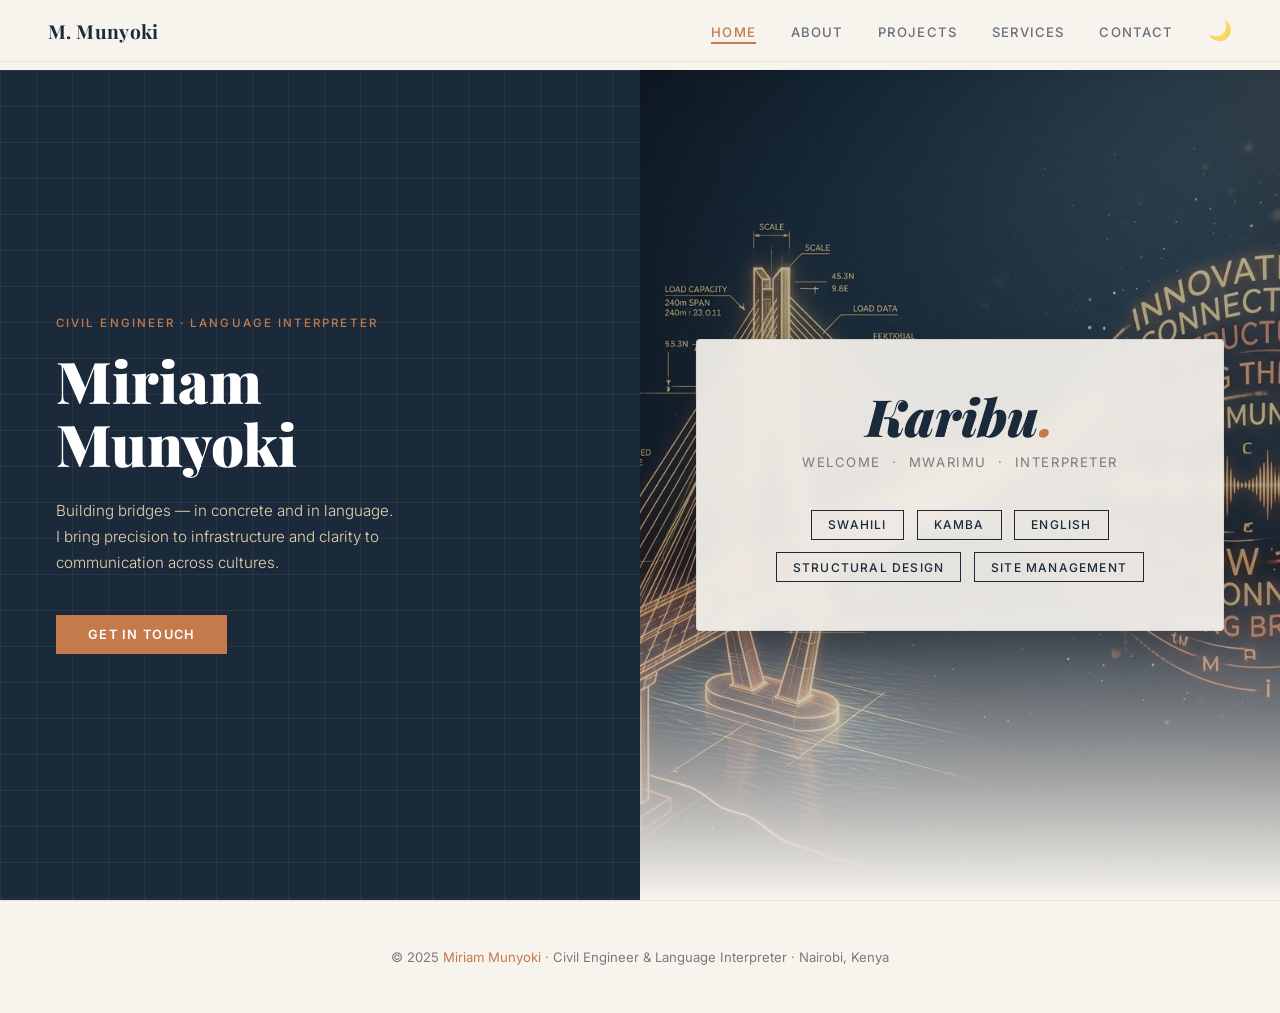
==== index.html @ aad1fac8 "Initial portfolio commit" ====
<!DOCTYPE html>
<html lang="en">
<head>
<meta charset="UTF-8"/>
<meta name="viewport" content="width=device-width, initial-scale=1.0"/>
<title>Miriam Munyoki — Portfolio | Home</title>
<link href="https://fonts.googleapis.com/css2?family=Playfair+Display:ital,wght@0,400;0,700;0,900;1,400&family=Inter:wght@300;400;500;600&display=swap" rel="stylesheet"/>
<link rel="stylesheet" href="style.css">
</head>
<body>
<nav>
  <a href="index.html" class="nav-logo">M. Munyoki</a>
  <ul class="nav-links">
    <li><a href="index.html">Home</a></li>
    <li><a href="about.html">About</a></li>
    <li><a href="projects.html">Projects</a></li>
    <li><a href="services.html">Services</a></li>
    <li><a href="contact.html">Contact</a></li>
    <li><button id="theme-toggle" class="theme-toggle" title="Toggle dark mode">🌙</button></li>
  </ul>
</nav>

<div class="page-content">
  <div class="hero">
    <div class="hero-left">
      <div class="hero-left-content">
        <p class="hero-eyebrow">Civil Engineer · Language Interpreter</p>
        <h1 class="hero-name">Miriam<br/>Munyoki</h1>
        <p class="hero-title">Building bridges — in concrete and in language. I bring precision to infrastructure and clarity to communication across cultures.</p>
        <a href="contact.html" class="hero-cta">Get In Touch</a>
      </div>
    </div>
    <div class="hero-right">
      <div class="hero-right-content">
        <p class="swahili-greeting">Karibu<span>.</span></p>
        <p class="swahili-sub">Welcome &nbsp;·&nbsp; Mwarimu &nbsp;·&nbsp; Interpreter</p>
        <div class="lang-badges">
          <span class="badge">Swahili</span>
          <span class="badge">Kamba</span>
          <span class="badge">English</span>
          <span class="badge">Structural Design</span>
          <span class="badge">Site Management</span>
        </div>
      </div>
    </div>
  </div>
</div>

<footer>
  <p>© 2025 <span>Miriam Munyoki</span> · Civil Engineer & Language Interpreter · Nairobi, Kenya</p>
</footer>
<script src="script.js"></script>
</body>
</html>
---- style.css ----
:root {
  /* Light Theme Variables */
  --slate-light:    #1B2A3B;
  --sand-light:     #E8D5B0;
  --terra-light:    #C47A4A;
  --bg-light:       #F7F4EE;
  --text-light:     #2D2D2D;
  --muted-light:    #7A7A7A;
  --white-light:    #FFFFFF;
  --glass-light:    rgba(247, 244, 238, 0.92);
  --border-light:   rgba(27, 42, 59, 0.08);

  /* Dark Theme Variables */
  --slate-dark:     #E2E8F0;
  --sand-dark:      #2A3A4A;
  --terra-dark:     #D98852;
  --bg-dark:        #0F172A;
  --text-dark:      #F8FAFC;
  --muted-dark:     #94A3B8;
  --white-dark:     #1E293B;
  --glass-dark:     rgba(15, 23, 42, 0.85);
  --border-dark:    rgba(226, 232, 240, 0.08);

  /* Default (Light) */
  --slate: var(--slate-light);
  --sand: var(--sand-light);
  --terra: var(--terra-light);
  --bg: var(--bg-light);
  --text: var(--text-light);
  --muted: var(--muted-light);
  --white: var(--white-light);
  --glass: var(--glass-light);
  --border: var(--border-light);
}

body.dark-mode {
  --slate: var(--slate-dark);
  --sand: var(--sand-dark);
  --terra: var(--terra-dark);
  --bg: var(--bg-dark);
  --text: var(--text-dark);
  --muted: var(--muted-dark);
  --white: var(--white-dark);
  --glass: var(--glass-dark);
  --border: var(--border-dark);
}

*, *::before, *::after { box-sizing: border-box; margin: 0; padding: 0; }

body {
  font-family: 'Inter', sans-serif;
  background: var(--bg);
  color: var(--text);
  overflow-x: hidden;
  transition: background 0.4s ease, color 0.4s ease;
}

/* ── NAV ── */
nav {
  position: fixed; top: 0; left: 0; width: 100%;
  z-index: 100;
  display: flex; align-items: center; justify-content: space-between;
  padding: 1.1rem 3rem;
  background: var(--glass);
  backdrop-filter: blur(12px);
  border-bottom: 1px solid var(--border);
  transition: background 0.4s ease, border-color 0.4s ease;
}
.nav-logo {
  font-family: 'Playfair Display', serif;
  font-size: 1.2rem; font-weight: 700;
  color: var(--slate); letter-spacing: 0.02em;
  text-decoration: none;
}
.nav-links { display: flex; gap: 2.2rem; list-style: none; align-items: center; }
.nav-links a {
  font-size: 0.82rem; font-weight: 500; letter-spacing: 0.08em;
  text-transform: uppercase; text-decoration: none;
  color: var(--slate); opacity: 0.65;
  transition: opacity 0.3s, color 0.3s;
  cursor: pointer;
  position: relative;
}
.nav-links a::after {
  content: '';
  position: absolute; width: 0; height: 2px;
  bottom: -4px; left: 0;
  background-color: var(--terra);
  transition: width 0.3s ease;
}
.nav-links a:hover, .nav-links a.active { opacity: 1; color: var(--terra); }
.nav-links a.active::after { width: 100%; }

.theme-toggle {
  background: none; border: none; cursor: pointer;
  color: var(--slate); font-size: 1.2rem;
  opacity: 0.7; transition: opacity 0.3s, transform 0.3s;
  display: flex; align-items: center; justify-content: center;
}
.theme-toggle:hover { opacity: 1; transform: scale(1.1); }

/* ── PAGE SYSTEM (Page transitions) ── */
.page-content {
  padding-top: 70px; min-height: 100vh;
  animation: fadeIn 0.8s ease forwards;
}
@keyframes fadeIn {
  from { opacity: 0; transform: translateY(15px); }
  to { opacity: 1; transform: translateY(0); }
}

/* ── HERO ── */
.hero {
  display: grid; grid-template-columns: 1fr 1fr;
  min-height: calc(100vh - 70px);
}
.hero-left {
  background: var(--slate-light); /* Always keep dark slate for hero left for contrast with hero img */
  position: relative; overflow: hidden;
  display: flex; flex-direction: column;
  justify-content: center; padding: 4rem 3.5rem;
}
body.dark-mode .hero-left { background: #080C16; }

.hero-left::before {
  content: '';
  position: absolute; inset: 0;
  background-image:
    linear-gradient(rgba(232,213,176,0.07) 1px, transparent 1px),
    linear-gradient(90deg, rgba(232,213,176,0.07) 1px, transparent 1px);
  background-size: 36px 36px;
}
.hero-left-content { position: relative; z-index: 2; animation: slideRight 1s ease forwards; }
@keyframes slideRight {
  from { opacity: 0; transform: translateX(-30px); }
  to { opacity: 1; transform: translateX(0); }
}

.hero-eyebrow {
  font-size: 0.72rem; letter-spacing: 0.18em; text-transform: uppercase;
  color: var(--terra); margin-bottom: 1.2rem; font-weight: 500;
}
.hero-name {
  font-family: 'Playfair Display', serif;
  font-size: clamp(2.4rem, 4.5vw, 3.6rem);
  font-weight: 900; line-height: 1.1;
  color: #fff; margin-bottom: 1.4rem;
}
.hero-title {
  font-size: 0.95rem; color: var(--sand-light); line-height: 1.7;
  font-weight: 300; max-width: 340px;
}
.hero-cta {
  margin-top: 2.5rem;
  display: inline-block; padding: 0.75rem 2rem;
  background: var(--terra); color: #fff;
  font-size: 0.8rem; font-weight: 600; letter-spacing: 0.1em; text-transform: uppercase;
  text-decoration: none; border: none; cursor: pointer;
  transition: background 0.3s, transform 0.2s;
}
.hero-cta:hover { background: #a8623a; transform: translateY(-2px); }

.hero-right {
  background: url('images/hero.png') center/cover no-repeat;
  display: flex; flex-direction: column;
  justify-content: center; align-items: center;
  padding: 4rem 3.5rem; text-align: center;
  position: relative;
}
.hero-right::before {
  content: ''; position: absolute; inset: 0;
  background: linear-gradient(to top, var(--bg) 0%, transparent 40%),
              rgba(0,0,0,0.3); /* gradient to blend */
  z-index: 1;
}
.hero-right-content {
  position: relative; z-index: 2;
  background: var(--glass);
  padding: 3rem; border-radius: 4px;
  backdrop-filter: blur(8px); border: 1px solid var(--border);
  box-shadow: 0 10px 30px rgba(0,0,0,0.1);
  animation: slideLeft 1s ease forwards 0.2s; opacity: 0;
}
@keyframes slideLeft {
  from { opacity: 0; transform: translateX(30px); }
  to { opacity: 1; transform: translateX(0); }
}

.swahili-greeting {
  font-family: 'Playfair Display', serif;
  font-size: clamp(2.4rem, 4vw, 3.5rem);
  font-weight: 900; font-style: italic;
  color: var(--slate); line-height: 1.1;
  margin-bottom: 0.6rem;
}
.swahili-greeting span { color: var(--terra); }
.swahili-sub {
  font-size: 0.82rem; letter-spacing: 0.12em; text-transform: uppercase;
  color: var(--muted); margin-bottom: 2.5rem;
}
.lang-badges { display: flex; gap: 0.8rem; flex-wrap: wrap; justify-content: center; }
.badge {
  padding: 0.4rem 1rem;
  border: 1.5px solid var(--slate);
  font-size: 0.75rem; letter-spacing: 0.1em; text-transform: uppercase;
  color: var(--slate); font-weight: 500;
  transition: all 0.3s;
}
.badge:hover { background: var(--slate); color: var(--bg); }

/* ── SECTIONS ── */
.section { padding: 5rem 3rem; max-width: 1100px; margin: 0 auto; }
.section-label {
  font-size: 0.72rem; letter-spacing: 0.18em; text-transform: uppercase;
  color: var(--terra); margin-bottom: 1rem; font-weight: 600;
}
.section-title {
  font-family: 'Playfair Display', serif;
  font-size: clamp(2rem, 3.5vw, 2.8rem);
  font-weight: 700; color: var(--slate); margin-bottom: 2rem;
  line-height: 1.2;
}

/* ── PROJECTS ── */
.projects-grid { display: grid; grid-template-columns: repeat(auto-fit, minmax(320px, 1fr)); gap: 2.5rem; }
.project-card {
  background: var(--white);
  border: 1px solid var(--border);
  transition: transform 0.4s cubic-bezier(0.165, 0.84, 0.44, 1), box-shadow 0.4s;
  overflow: hidden; border-radius: 4px;
}
.project-card:hover { transform: translateY(-8px); box-shadow: 0 20px 40px rgba(0,0,0,0.08); }
.project-img {
  height: 220px;
  display: flex; align-items: center; justify-content: center;
  position: relative; overflow: hidden; background-size: cover; background-position: center;
}
.project-img::after {
  content: ''; position: absolute; inset: 0;
  background: linear-gradient(to top, rgba(0,0,0,0.6), transparent);
  opacity: 0; transition: opacity 0.3s;
}
.project-card:hover .project-img::after { opacity: 1; }
.project-img.civil { background-image: url('images/civil.png'); }
.project-img.lang { background-image: url('images/lang.png'); }
.project-body { padding: 1.8rem; }
.project-tag {
  font-size: 0.68rem; letter-spacing: 0.12em; text-transform: uppercase;
  color: var(--terra); font-weight: 600; margin-bottom: 0.5rem;
}
.project-name {
  font-family: 'Playfair Display', serif;
  font-size: 1.25rem; font-weight: 700; color: var(--slate); margin-bottom: 0.8rem;
}
.project-desc { font-size: 0.9rem; line-height: 1.7; color: var(--muted); margin-bottom: 1.5rem; }
.project-link {
  font-size: 0.75rem; font-weight: 600; letter-spacing: 0.1em; text-transform: uppercase;
  color: var(--terra); text-decoration: none; border-bottom: 1.5px solid var(--terra);
  padding-bottom: 2px; transition: border-color 0.3s, color 0.3s;
}
.project-link:hover { color: var(--slate); border-color: var(--slate); }

/* ── CAROUSEL (Optional simple one) ── */
.carousel-wrapper {
  overflow: hidden; width: 100%; position: relative; margin-top: 2rem;
}
.carousel-track {
  display: flex; gap: 2rem;
  animation: scroll 20s linear infinite;
}
.carousel-track:hover { animation-play-state: paused; }
@keyframes scroll {
  0% { transform: translateX(0); }
  100% { transform: translateX(calc(-320px * 3 - 6rem)); }
}

/* ── ABOUT ── */
.about-grid { display: grid; grid-template-columns: 1fr 1fr; gap: 4rem; align-items: start; }
.about-text p { font-size: 1.05rem; line-height: 1.85; color: var(--text); margin-bottom: 1.5rem; font-weight: 300; }
.skill-group { margin-bottom: 2.5rem; }
.skill-group-title {
  font-size: 0.75rem; letter-spacing: 0.14em; text-transform: uppercase;
  font-weight: 600; color: var(--slate); margin-bottom: 1rem;
  border-bottom: 1px solid var(--border); padding-bottom: 0.5rem;
}
.skill-list { list-style: none; }
.skill-list li {
  font-size: 0.9rem; padding: 0.5rem 0;
  color: var(--muted); border-bottom: 1px dashed var(--border);
  display: flex; align-items: center; gap: 0.5rem;
}
.skill-list li::before { content: '›'; color: var(--terra); font-size: 1.2rem; }

/* ── SERVICES ── */
.services-grid { display: grid; grid-template-columns: repeat(auto-fit, minmax(260px, 1fr)); gap: 2rem; }
.service-card {
  padding: 2.5rem; border: 1px solid var(--border);
  background: var(--white); position: relative; overflow: hidden;
  transition: all 0.3s; border-radius: 4px;
}
.service-card:hover { border-color: var(--terra); transform: translateY(-5px); box-shadow: 0 10px 20px rgba(0,0,0,0.05); }
.service-icon { font-size: 2.5rem; margin-bottom: 1.5rem; color: var(--slate); }
.service-name {
  font-family: 'Playfair Display', serif;
  font-size: 1.15rem; font-weight: 700; color: var(--slate); margin-bottom: 0.8rem;
}
.service-desc { font-size: 0.9rem; line-height: 1.7; color: var(--muted); }

/* ── CONTACT ── */
.contact-wrap { display: grid; grid-template-columns: 1fr 1.2fr; gap: 4rem; align-items: start; }
.contact-info h3 {
  font-family: 'Playfair Display', serif;
  font-size: 1.4rem; font-weight: 700; color: var(--slate); margin-bottom: 1.2rem;
}
.contact-info p { font-size: 0.95rem; line-height: 1.8; color: var(--muted); margin-bottom: 2rem; }
.contact-item { display: flex; align-items: center; gap: 1rem; margin-bottom: 1.2rem; }
.contact-item-icon { font-size: 1.2rem; color: var(--terra); }
.contact-item a, .contact-item span {
  font-size: 0.95rem; color: var(--slate); text-decoration: none;
  font-weight: 500; transition: color 0.3s;
}
.contact-item a:hover { color: var(--terra); }
.social-links { display: flex; gap: 1rem; flex-wrap: wrap; margin-top: 2.5rem; }
.social-link {
  display: flex; align-items: center; gap: 0.6rem;
  padding: 0.6rem 1.2rem;
  border: 1px solid var(--border); border-radius: 4px;
  font-size: 0.82rem; font-weight: 500; letter-spacing: 0.06em;
  color: var(--slate); text-decoration: none;
  transition: all 0.3s;
}
.social-link:hover { border-color: var(--terra); color: var(--white); background: var(--terra); }
.contact-form { background: var(--white); padding: 3rem; border: 1px solid var(--border); border-radius: 4px; box-shadow: 0 10px 30px rgba(0,0,0,0.03); }
.form-group { margin-bottom: 1.8rem; }
.form-group label {
  display: block; font-size: 0.75rem; letter-spacing: 0.12em; text-transform: uppercase;
  font-weight: 600; color: var(--slate); margin-bottom: 0.6rem;
}
.form-group input, .form-group textarea, .form-group select {
  width: 100%; padding: 0.85rem 1.2rem;
  border: 1px solid var(--border); background: var(--bg);
  font-family: 'Inter', sans-serif; font-size: 0.95rem; color: var(--text);
  outline: none; transition: all 0.3s; border-radius: 2px;
}
.form-group input:focus, .form-group textarea:focus, .form-group select:focus {
  border-color: var(--terra); box-shadow: 0 0 0 3px rgba(196,122,74,0.1);
}
.form-group textarea { resize: vertical; min-height: 140px; }
.submit-btn {
  width: 100%; padding: 1rem;
  background: var(--slate); color: var(--white-light); /* Button text usually white */
  border: none; font-family: 'Inter', sans-serif;
  font-size: 0.85rem; font-weight: 600; letter-spacing: 0.1em; text-transform: uppercase;
  cursor: pointer; transition: background 0.3s, transform 0.2s; border-radius: 2px;
}
.submit-btn:hover { background: var(--terra); transform: translateY(-2px); }

/* ── FOOTER ── */
footer {
  text-align: center; padding: 3rem;
  border-top: 1px solid var(--border);
  font-size: 0.82rem; color: var(--muted);
  background: var(--bg); transition: background 0.4s ease;
}
footer span { color: var(--terra); }
.divider { height: 1px; background: var(--border); margin: 1.5rem 0; }

/* ── RESPONSIVE ── */
@media (max-width: 768px) {
  nav { padding: 1rem 1.5rem; flex-wrap: wrap; justify-content: center; gap: 1rem; }
  .nav-links { gap: 1rem; flex-wrap: wrap; justify-content: center; }
  .hero { grid-template-columns: 1fr; }
  .hero-right { padding: 4rem 2rem; }
  .about-grid, .contact-wrap { grid-template-columns: 1fr; gap: 3rem; }
  .section { padding: 4rem 1.5rem; }
  .hero-left { padding: 4rem 2rem; min-height: 55vh; }
}
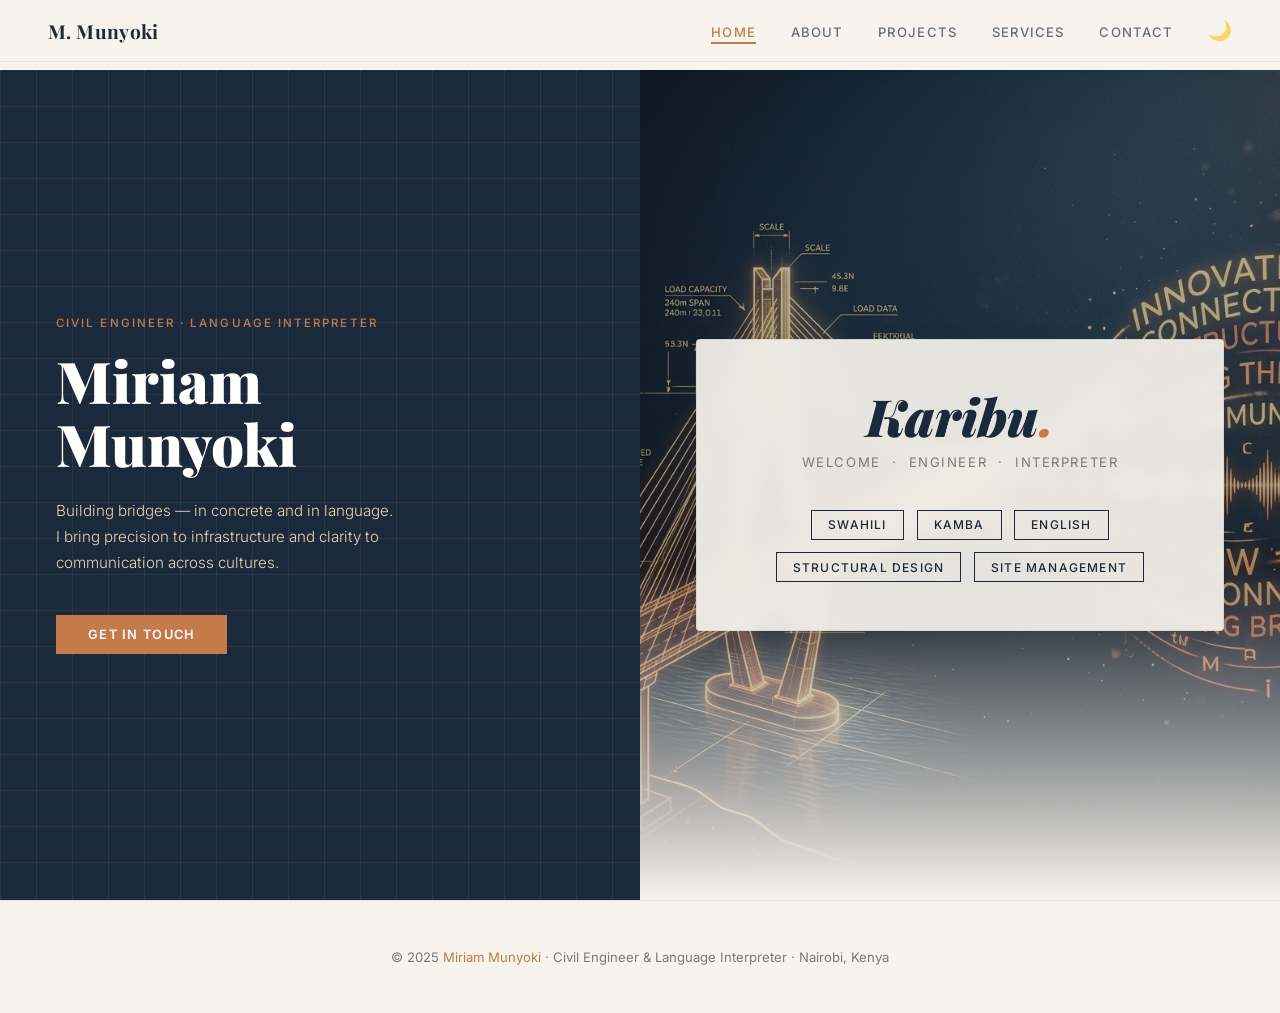
==== commit 14df496a: "Change Mwarimu to Engineer" ====
--- a/index.html
+++ b/index.html
@@ -33,7 +33,7 @@
     <div class="hero-right">
       <div class="hero-right-content">
         <p class="swahili-greeting">Karibu<span>.</span></p>
-        <p class="swahili-sub">Welcome &nbsp;·&nbsp; Mwarimu &nbsp;·&nbsp; Interpreter</p>
+        <p class="swahili-sub">Welcome &nbsp;·&nbsp; Engineer &nbsp;·&nbsp; Interpreter</p>
         <div class="lang-badges">
           <span class="badge">Swahili</span>
           <span class="badge">Kamba</span>
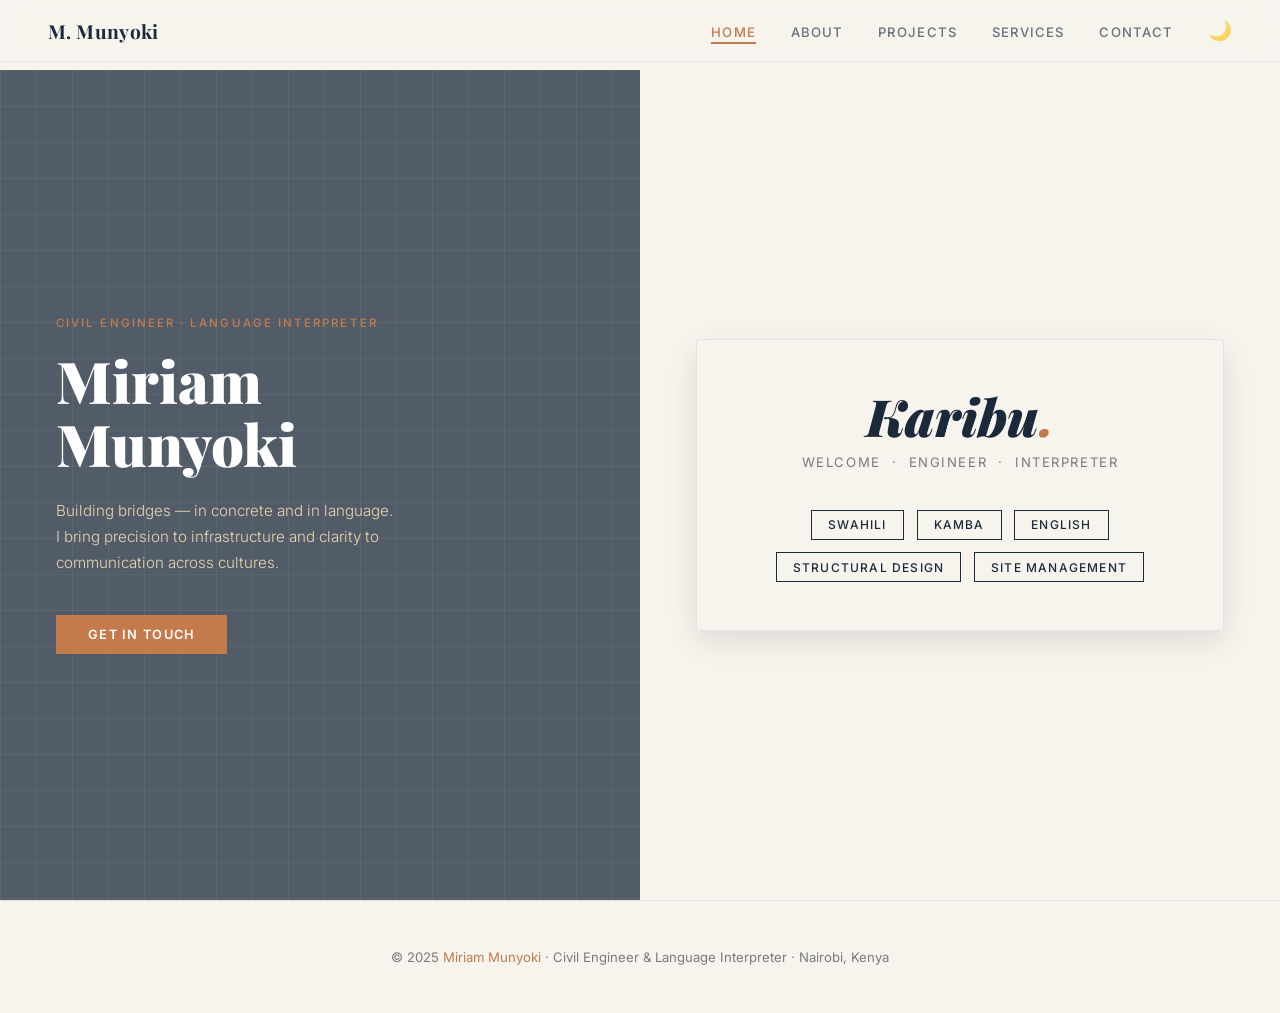
==== commit 7e935285: "Add animated slideshow hero background" ====
--- a/index.html
+++ b/index.html
@@ -22,6 +22,11 @@
 
 <div class="page-content">
   <div class="hero">
+    <div class="hero-bg-slideshow">
+      <div class="slide slide-1"></div>
+      <div class="slide slide-2"></div>
+      <div class="slide slide-3"></div>
+    </div>
     <div class="hero-left">
       <div class="hero-left-content">
         <p class="hero-eyebrow">Civil Engineer · Language Interpreter</p>
--- a/style.css
+++ b/style.css
@@ -113,14 +113,37 @@
 .hero {
   display: grid; grid-template-columns: 1fr 1fr;
   min-height: calc(100vh - 70px);
-}
+  position: relative; overflow: hidden;
+}
+.hero-bg-slideshow {
+  position: absolute; top: 0; left: 0; width: 100%; height: 100%;
+  z-index: 0;
+}
+.hero-bg-slideshow .slide {
+  position: absolute; inset: 0;
+  background-size: cover; background-position: center;
+  opacity: 0;
+  animation: slideFade 15s infinite ease-in-out;
+}
+.hero-bg-slideshow .slide-1 { background-image: url('images/hero.png'); animation-delay: 0s; }
+.hero-bg-slideshow .slide-2 { background-image: url('images/hero_bridge.png'); animation-delay: 5s; }
+.hero-bg-slideshow .slide-3 { background-image: url('images/hero_globe.png'); animation-delay: 10s; }
+@keyframes slideFade {
+  0% { opacity: 0; transform: scale(1.05); }
+  5% { opacity: 0.6; }
+  33% { opacity: 0.6; transform: scale(1); }
+  38% { opacity: 0; }
+  100% { opacity: 0; }
+}
+
 .hero-left {
-  background: var(--slate-light); /* Always keep dark slate for hero left for contrast with hero img */
-  position: relative; overflow: hidden;
+  background: rgba(27, 42, 59, 0.75); /* Semi-transparent glass */
+  backdrop-filter: blur(10px);
+  position: relative; z-index: 1; /* Above slideshow */
   display: flex; flex-direction: column;
   justify-content: center; padding: 4rem 3.5rem;
 }
-body.dark-mode .hero-left { background: #080C16; }
+body.dark-mode .hero-left { background: rgba(8, 12, 22, 0.85); }
 
 .hero-left::before {
   content: '';
@@ -161,17 +184,10 @@
 .hero-cta:hover { background: #a8623a; transform: translateY(-2px); }
 
 .hero-right {
-  background: url('images/hero.png') center/cover no-repeat;
   display: flex; flex-direction: column;
   justify-content: center; align-items: center;
   padding: 4rem 3.5rem; text-align: center;
-  position: relative;
-}
-.hero-right::before {
-  content: ''; position: absolute; inset: 0;
-  background: linear-gradient(to top, var(--bg) 0%, transparent 40%),
-              rgba(0,0,0,0.3); /* gradient to blend */
-  z-index: 1;
+  position: relative; z-index: 1;
 }
 .hero-right-content {
   position: relative; z-index: 2;
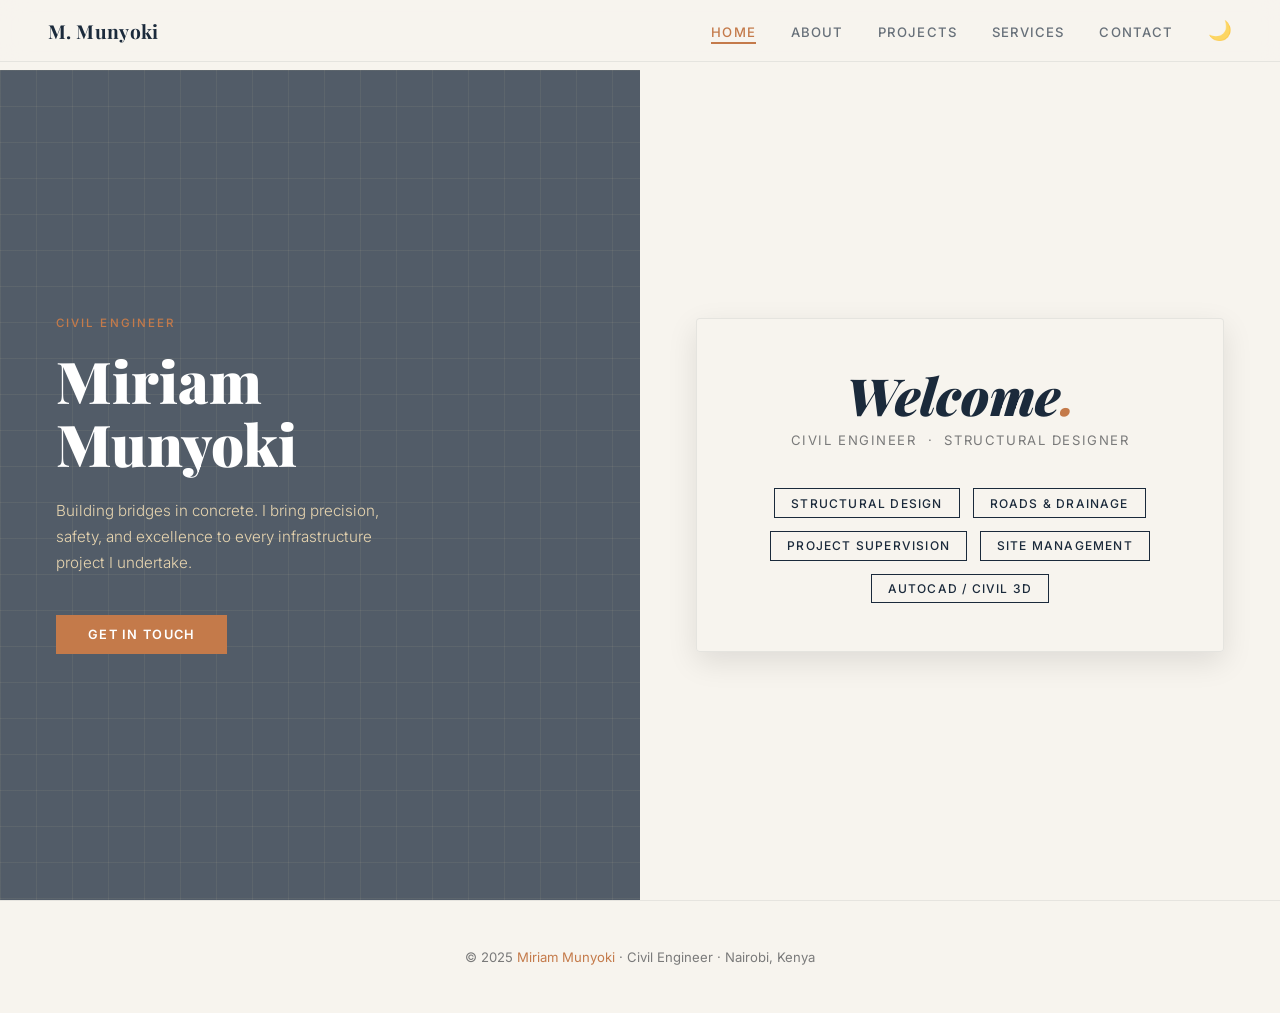
==== commit b8afaca5: "Update portfolio: Remove interpretation role, Karibu, and add animated background to services" ====
--- a/index.html
+++ b/index.html
@@ -29,22 +29,22 @@
     </div>
     <div class="hero-left">
       <div class="hero-left-content">
-        <p class="hero-eyebrow">Civil Engineer · Language Interpreter</p>
+        <p class="hero-eyebrow">Civil Engineer</p>
         <h1 class="hero-name">Miriam<br/>Munyoki</h1>
-        <p class="hero-title">Building bridges — in concrete and in language. I bring precision to infrastructure and clarity to communication across cultures.</p>
+        <p class="hero-title">Building bridges in concrete. I bring precision, safety, and excellence to every infrastructure project I undertake.</p>
         <a href="contact.html" class="hero-cta">Get In Touch</a>
       </div>
     </div>
     <div class="hero-right">
       <div class="hero-right-content">
-        <p class="swahili-greeting">Karibu<span>.</span></p>
-        <p class="swahili-sub">Welcome &nbsp;·&nbsp; Engineer &nbsp;·&nbsp; Interpreter</p>
+        <p class="swahili-greeting">Welcome<span>.</span></p>
+        <p class="swahili-sub">Civil Engineer &nbsp;·&nbsp; Structural Designer</p>
         <div class="lang-badges">
-          <span class="badge">Swahili</span>
-          <span class="badge">Kamba</span>
-          <span class="badge">English</span>
           <span class="badge">Structural Design</span>
+          <span class="badge">Roads & Drainage</span>
+          <span class="badge">Project Supervision</span>
           <span class="badge">Site Management</span>
+          <span class="badge">AutoCAD / Civil 3D</span>
         </div>
       </div>
     </div>
@@ -52,7 +52,7 @@
 </div>
 
 <footer>
-  <p>© 2025 <span>Miriam Munyoki</span> · Civil Engineer & Language Interpreter · Nairobi, Kenya</p>
+  <p>© 2025 <span>Miriam Munyoki</span> · Civil Engineer · Nairobi, Kenya</p>
 </footer>
 <script src="script.js"></script>
 </body>
--- a/style.css
+++ b/style.css
@@ -308,6 +308,25 @@
 .skill-list li::before { content: '›'; color: var(--terra); font-size: 1.2rem; }
 
 /* ── SERVICES ── */
+.services-page {
+  position: relative;
+  overflow: hidden;
+}
+.animated-bg {
+  position: absolute;
+  top: -50%; left: -50%; width: 200%; height: 200%;
+  background: linear-gradient(45deg, var(--bg), var(--slate), var(--terra), var(--sand));
+  background-size: 400% 400%;
+  animation: gradientBG 20s ease infinite;
+  opacity: 0.15;
+  z-index: 0;
+  pointer-events: none;
+}
+@keyframes gradientBG {
+  0% { background-position: 0% 50%; }
+  50% { background-position: 100% 50%; }
+  100% { background-position: 0% 50%; }
+}
 .services-grid { display: grid; grid-template-columns: repeat(auto-fit, minmax(260px, 1fr)); gap: 2rem; }
 .service-card {
   padding: 2.5rem; border: 1px solid var(--border);
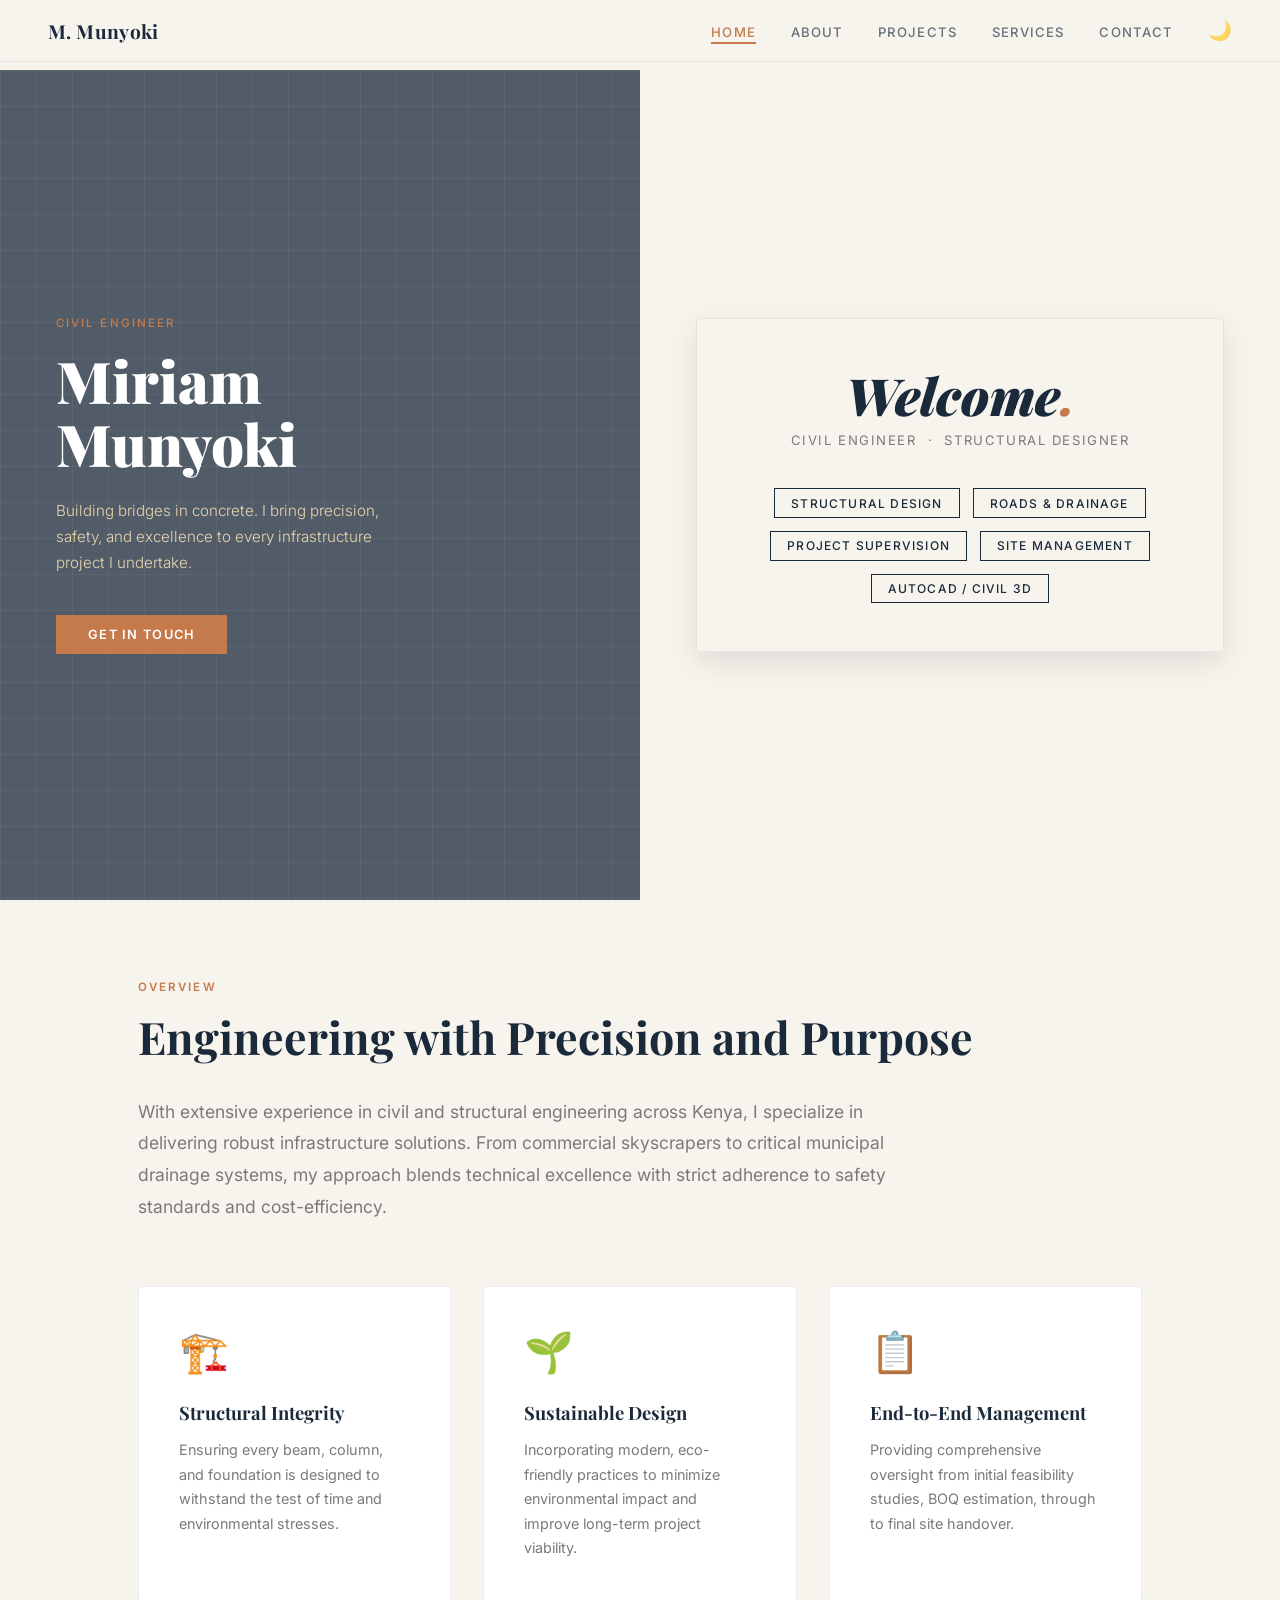
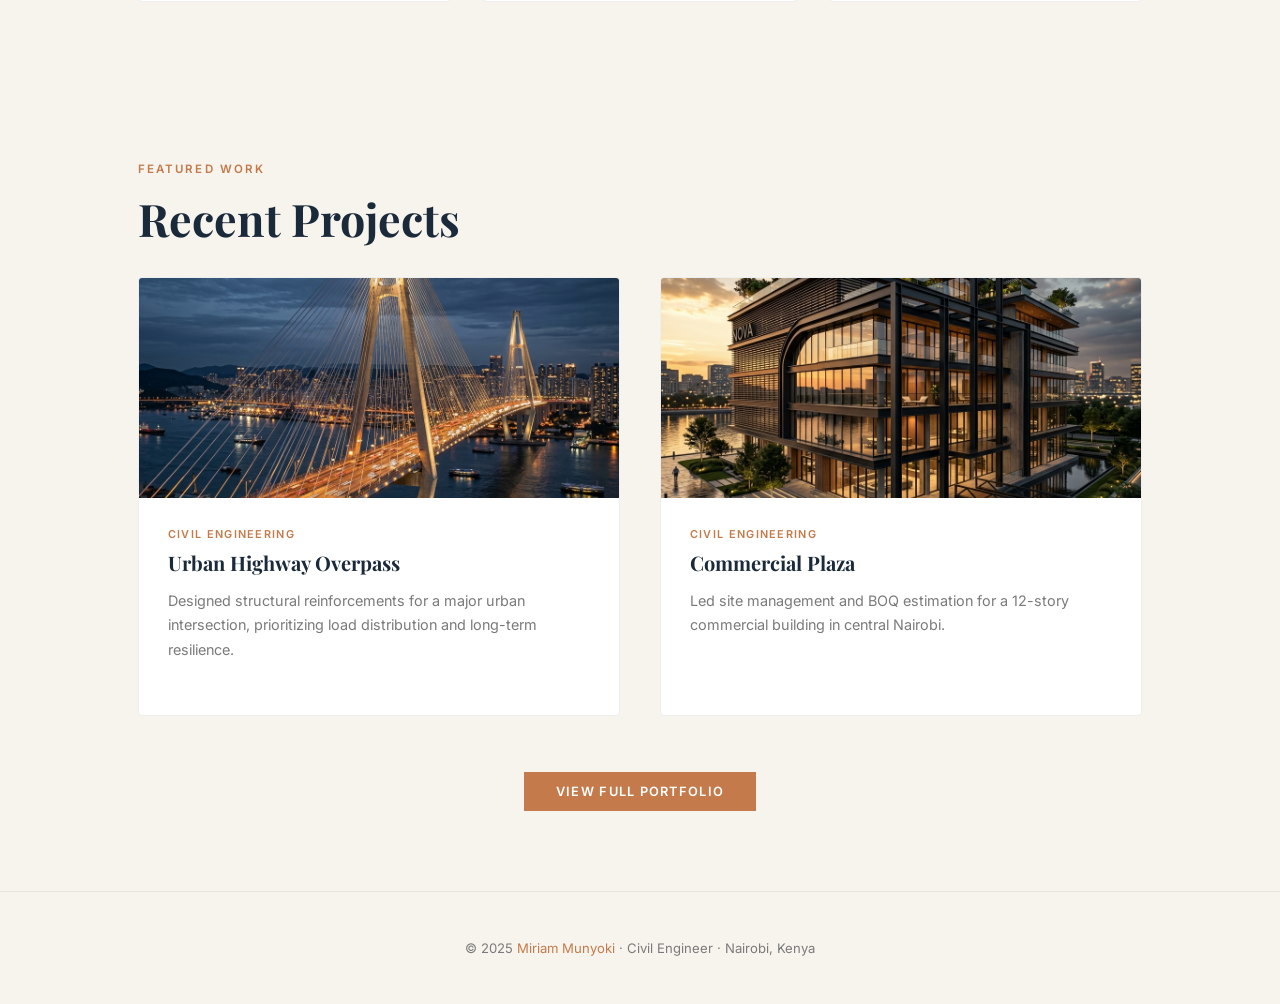
==== commit 56a00eac: "Add professional content to all pages" ====
--- a/index.html
+++ b/index.html
@@ -49,6 +49,57 @@
       </div>
     </div>
   </div>
+  <div class="section">
+    <p class="section-label">Overview</p>
+    <h2 class="section-title">Engineering with Precision and Purpose</h2>
+    <div style="max-width: 800px; margin-bottom: 4rem;">
+      <p style="font-size: 1.1rem; line-height: 1.8; color: var(--muted);">With extensive experience in civil and structural engineering across Kenya, I specialize in delivering robust infrastructure solutions. From commercial skyscrapers to critical municipal drainage systems, my approach blends technical excellence with strict adherence to safety standards and cost-efficiency.</p>
+    </div>
+
+    <div class="services-grid">
+      <div class="service-card">
+        <div class="service-icon">🏗️</div>
+        <h3 class="service-name">Structural Integrity</h3>
+        <p class="service-desc">Ensuring every beam, column, and foundation is designed to withstand the test of time and environmental stresses.</p>
+      </div>
+      <div class="service-card">
+        <div class="service-icon">🌱</div>
+        <h3 class="service-name">Sustainable Design</h3>
+        <p class="service-desc">Incorporating modern, eco-friendly practices to minimize environmental impact and improve long-term project viability.</p>
+      </div>
+      <div class="service-card">
+        <div class="service-icon">📋</div>
+        <h3 class="service-name">End-to-End Management</h3>
+        <p class="service-desc">Providing comprehensive oversight from initial feasibility studies, BOQ estimation, through to final site handover.</p>
+      </div>
+    </div>
+  </div>
+
+  <div class="section">
+    <p class="section-label">Featured Work</p>
+    <h2 class="section-title">Recent Projects</h2>
+    <div class="projects-grid">
+      <div class="project-card">
+        <div class="project-img civil" style="background-image: url('images/hero_bridge.png')"></div>
+        <div class="project-body">
+          <p class="project-tag">Civil Engineering</p>
+          <h3 class="project-name">Urban Highway Overpass</h3>
+          <p class="project-desc">Designed structural reinforcements for a major urban intersection, prioritizing load distribution and long-term resilience.</p>
+        </div>
+      </div>
+      <div class="project-card">
+        <div class="project-img civil"></div>
+        <div class="project-body">
+          <p class="project-tag">Civil Engineering</p>
+          <h3 class="project-name">Commercial Plaza</h3>
+          <p class="project-desc">Led site management and BOQ estimation for a 12-story commercial building in central Nairobi.</p>
+        </div>
+      </div>
+    </div>
+    <div style="text-align: center; margin-top: 3.5rem;">
+      <a href="projects.html" class="hero-cta" style="margin-top: 0;">View Full Portfolio</a>
+    </div>
+  </div>
 </div>
 
 <footer>
--- a/style.css
+++ b/style.css
@@ -307,25 +307,56 @@
 }
 .skill-list li::before { content: '›'; color: var(--terra); font-size: 1.2rem; }
 
+/* ── TIMELINE ── */
+.timeline { position: relative; padding-left: 2rem; margin-top: 2rem; }
+.timeline::before { content: ''; position: absolute; left: 0; top: 0; bottom: 0; width: 2px; background: var(--border); }
+.timeline-item { position: relative; margin-bottom: 2.5rem; }
+.timeline-dot { position: absolute; left: -2.4rem; top: 0.3rem; width: 14px; height: 14px; border-radius: 50%; background: var(--terra); border: 3px solid var(--bg); box-shadow: 0 0 0 2px var(--terra); }
+.timeline-date { font-size: 0.8rem; font-weight: 600; letter-spacing: 0.1em; color: var(--terra); margin-bottom: 0.5rem; text-transform: uppercase; }
+.timeline-title { font-family: 'Playfair Display', serif; font-size: 1.25rem; color: var(--slate); margin-bottom: 0.6rem; font-weight: 700; }
+.timeline-desc { font-size: 0.95rem; line-height: 1.7; color: var(--muted); }
+
+/* ── CERT GRID ── */
+.cert-grid { display: grid; grid-template-columns: repeat(auto-fit, minmax(240px, 1fr)); gap: 1.5rem; margin-top: 2rem; }
+.cert-card { padding: 1.5rem; border: 1px solid var(--border); background: var(--white); border-radius: 4px; transition: transform 0.3s, border-color 0.3s; }
+.cert-card:hover { transform: translateY(-3px); border-color: var(--terra); }
+.cert-name { font-size: 1rem; font-weight: 600; color: var(--slate); margin-bottom: 0.5rem; }
+.cert-desc { font-size: 0.85rem; color: var(--muted); }
+
 /* ── SERVICES ── */
 .services-page {
   position: relative;
+  min-height: 100vh;
+}
+.services-bg {
+  position: fixed;
+  top: 0; left: 0; width: 100vw; height: 100vh;
+  z-index: -1;
   overflow: hidden;
-}
-.animated-bg {
+  pointer-events: none;
+}
+.services-bg-img {
   position: absolute;
-  top: -50%; left: -50%; width: 200%; height: 200%;
-  background: linear-gradient(45deg, var(--bg), var(--slate), var(--terra), var(--sand));
-  background-size: 400% 400%;
-  animation: gradientBG 20s ease infinite;
-  opacity: 0.15;
-  z-index: 0;
-  pointer-events: none;
-}
-@keyframes gradientBG {
-  0% { background-position: 0% 50%; }
-  50% { background-position: 100% 50%; }
-  100% { background-position: 0% 50%; }
+  inset: -10%;
+  width: 120%;
+  height: 120%;
+  background-image: url('images/hero_bridge.png');
+  background-size: cover;
+  background-position: center;
+  animation: bgPan 30s linear infinite alternate;
+}
+.services-bg-overlay {
+  position: absolute;
+  inset: 0;
+  background: rgba(247, 244, 238, 0.75); /* matches var(--bg-light) */
+  backdrop-filter: blur(3px);
+}
+body.dark-mode .services-bg-overlay {
+  background: rgba(15, 23, 42, 0.85); /* matches var(--bg-dark) */
+}
+@keyframes bgPan {
+  0% { transform: scale(1) translate(0, 0); }
+  100% { transform: scale(1.05) translate(-2%, -1%); }
 }
 .services-grid { display: grid; grid-template-columns: repeat(auto-fit, minmax(260px, 1fr)); gap: 2rem; }
 .service-card {
